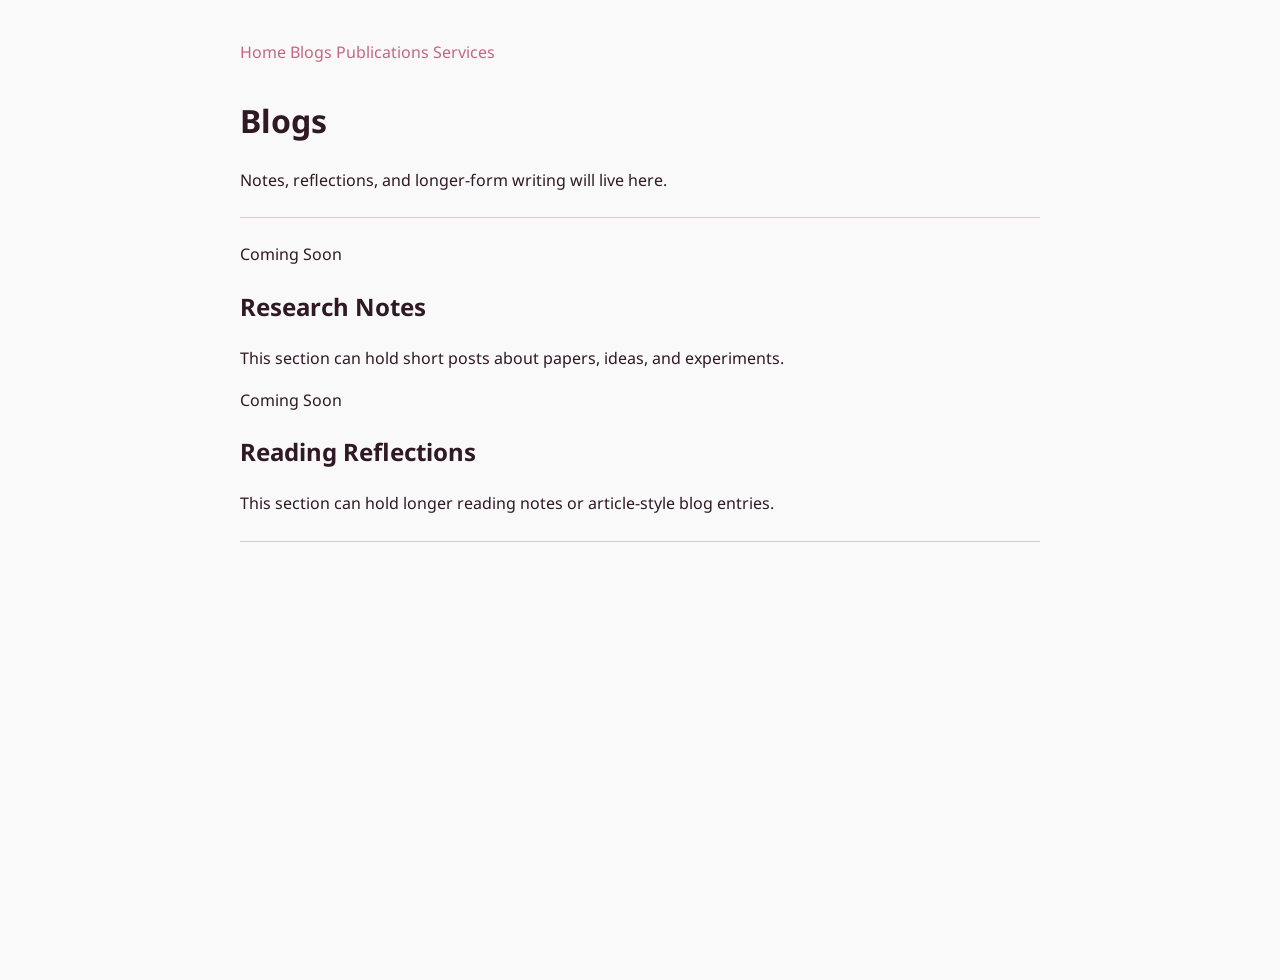
==== blogs.html @ d0cae47f "new format" ====
<!DOCTYPE HTML>
<html lang="en">

<head>
  <title>Meng Ding - Blogs</title>

  <meta charset="utf-8">
  <meta name="viewport" content="width=device-width, initial-scale=1.0">
  <meta http-equiv="Content-Type" content="text/html; charset=us-ascii">
  <meta name="color-scheme" content="dark light">
  <meta name="theme-color" content="#FFFFFF" media="(prefers-color-scheme: light)">
  <meta name="theme-color" content="#121212" media="(prefers-color-scheme: dark)">

  <link rel="preconnect" href="https://fonts.googleapis.com">
  <link rel="preconnect" href="https://fonts.gstatic.com" crossorigin>
  <link href="https://fonts.googleapis.com/css2?family=Noto+Sans:ital,wght@0,100..900;1,100..900&display=swap"
    rel="stylesheet">

  <link rel="stylesheet" type="text/css" href="myweb.css">

  <link rel="icon" type="image/png" href="images/caticon.png">
</head>

<body>
  <header class="site-nav">
    <nav class="nav-links" aria-label="Primary">
      <a class="nav-link" href="index.html">Home</a>
      <a class="nav-link active" href="blogs.html">Blogs</a>
      <a class="nav-link" href="publications.html">Publications</a>
      <a class="nav-link" href="services.html">Services</a>
    </nav>
  </header>

  <div class="section page-intro">
    <h1>Blogs</h1>
    <p>Notes, reflections, and longer-form writing will live here.</p>
  </div>

  <div class="section">
    <div class="content card-list">
      <article class="content-card">
        <p class="card-meta">Coming Soon</p>
        <h2 class="card-title">Research Notes</h2>
        <p>This section can hold short posts about papers, ideas, and experiments.</p>
      </article>

      <article class="content-card">
        <p class="card-meta">Coming Soon</p>
        <h2 class="card-title">Reading Reflections</h2>
        <p>This section can hold longer reading notes or article-style blog entries.</p>
      </article>
    </div>
  </div>
</body>

</html>
---- myweb.css ----
/* --- 基础配置 --- */
body {
  min-height: 100vh;
  max-width: 800px;
  margin: auto;
  padding: 40px 20px;
  line-height: 1.6;
  font-size: 16px;
  font-family: "Noto Sans", sans-serif;
  
 
  background-color: #f9f9f9; 
  color: #2e1924; 
}


a {
  color: #c46882; 
  text-decoration: none !important; 
  /* border-bottom: none !important;  */
  transition: all 0.3s ease;
}

a:hover {
  color: #c46882;
  text-decoration: none !important;
  /* border-bottom: none !important; */
  background-color: #c46882; 
}


/* --- Section 布局 --- */
.section {
  padding: 8px 0;
  border-bottom: 1px solid #e9c2cd; 
}

/* --- Bio 区域 --- */
.bio-container {
  display: flex;
  flex-direction: column;
  width: 100%;
}

.name-header {
  display: flex;
  flex-direction: row;
  align-items: center;
  justify-content: flex-start;
  gap: 15px;
  margin-bottom: 20px;
}

/* 名字颜色也同步调整 */
.name-header h1 {
  margin: 0;
  font-size: 32px;
  font-weight: 800;
  color: rgb(51, 28, 40); 
}

/* 地球仪对齐 */
.globe-widget {
  height: 1.2em;
  width: 1.2em;
  display: flex;
  align-items: center;
}

/* 图文并排 */
.bio-content {
  display: flex;
  flex-direction: row;
  align-items: flex-start;
  gap: 40px;
  width: 100%;
}

.biotext {
  flex: 1;
}

/* 图片：放大并保持原始比例 */
.bioimage img {
  width: 220px; /* 已经按你要求放大 */
  height: auto;
  border-radius: 10px; /* 稍微大一点的圆角，更现代 */
  box-shadow: 0 4px 10px rgba(0,0,0,0.05); /* 加个淡淡的阴影 */
}

/* --- Publications 样式 --- */
span.paper {
  font-weight: bold;
  color: rgb(51, 28, 40);
  text-decoration: none !important;
  border-bottom: none !important;
}

span.me {
  font-weight: 800;
  color: rgb(37, 20, 29);
  text-decoration: none !important; 
  border-bottom: none !important; 
}

/* --- 移动端适配 --- */
@media screen and (max-width: 600px) {
  .bio-content {
    flex-direction: column-reverse;
    align-items: center;
  }
  .bioimage img {
    width: 200px;
    margin-bottom: 20px;
  }
}
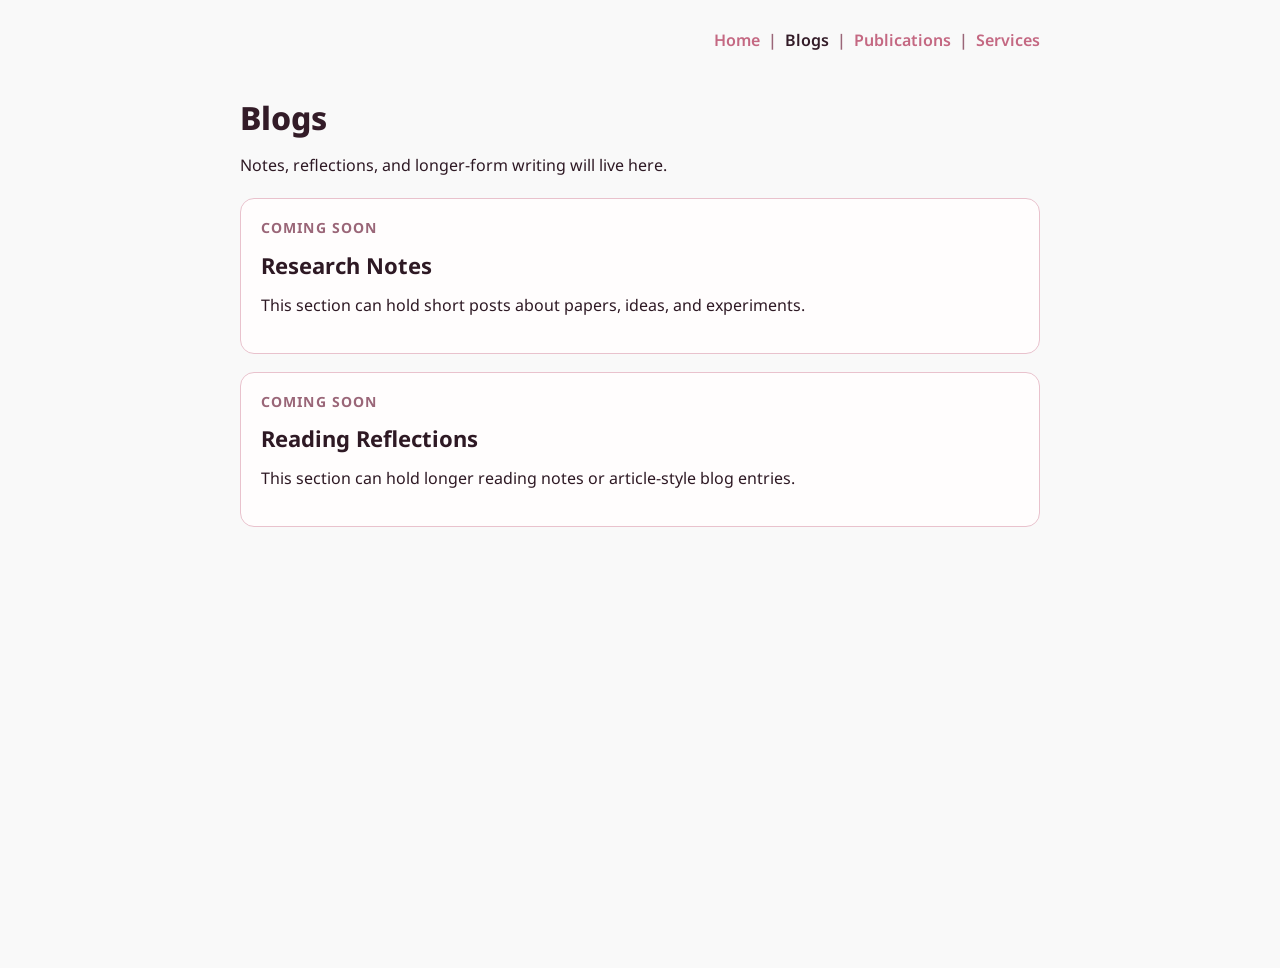
==== commit 90521023: "new format" ====
--- a/blogs.html
+++ b/blogs.html
@@ -25,8 +25,11 @@
   <header class="site-nav">
     <nav class="nav-links" aria-label="Primary">
       <a class="nav-link" href="index.html">Home</a>
+      <span class="nav-separator" aria-hidden="true">|</span>
       <a class="nav-link active" href="blogs.html">Blogs</a>
+      <span class="nav-separator" aria-hidden="true">|</span>
       <a class="nav-link" href="publications.html">Publications</a>
+      <span class="nav-separator" aria-hidden="true">|</span>
       <a class="nav-link" href="services.html">Services</a>
     </nav>
   </header>
--- a/myweb.css
+++ b/myweb.css
@@ -1,65 +1,122 @@
-/* --- 基础配置 --- */
 body {
   min-height: 100vh;
   max-width: 800px;
   margin: auto;
-  padding: 40px 20px;
+  padding: 28px 20px 40px;
   line-height: 1.6;
   font-size: 16px;
   font-family: "Noto Sans", sans-serif;
-  
- 
-  background-color: #f9f9f9; 
-  color: #2e1924; 
-}
-
+  background-color: #f9f9f9;
+  color: #2e1924;
+}
 
 a {
-  color: #c46882; 
-  text-decoration: none !important; 
-  /* border-bottom: none !important;  */
+  color: #c46882;
+  text-decoration: none !important;
   transition: all 0.3s ease;
 }
 
 a:hover {
-  color: #c46882;
-  text-decoration: none !important;
-  /* border-bottom: none !important; */
-  background-color: #c46882; 
-}
-
-
-/* --- Section 布局 --- */
+  color: #f9f9f9;
+  text-decoration: none !important;
+  background-color: #c46882;
+}
+
+p {
+  margin-top: 0;
+}
+
+ul {
+  padding-left: 20px;
+}
+
+li {
+  margin-bottom: 10px;
+}
+
+.site-nav {
+  display: flex;
+  justify-content: flex-end;
+  margin-bottom: 28px;
+}
+
+.nav-links {
+  display: flex;
+  flex-wrap: wrap;
+  gap: 0;
+  align-items: center;
+  justify-content: flex-end;
+  padding: 0;
+  font-weight: 600;
+}
+
+.nav-link {
+  display: inline;
+  padding: 0;
+}
+
+.nav-link.active {
+  color: rgb(51, 28, 40);
+}
+
+.nav-separator {
+  margin: 0 8px;
+  color: #9a6678;
+}
+
 .section {
-  padding: 8px 0;
-  border-bottom: 1px solid #e9c2cd; 
-}
-
-/* --- Bio 区域 --- */
-.bio-container {
-  display: flex;
-  flex-direction: column;
-  width: 100%;
-}
-
-.name-header {
-  display: flex;
-  flex-direction: row;
-  align-items: center;
-  justify-content: flex-start;
-  gap: 15px;
-  margin-bottom: 20px;
-}
-
-/* 名字颜色也同步调整 */
+  padding: 10px 0;
+  border-bottom: none;
+}
+
+.section-hero {
+  padding-top: 8px;
+}
+
+.pinned-note {
+  margin: 8px 0 18px;
+  padding: 0;
+}
+
+.pin-text {
+  margin-bottom: 0;
+  color: #8f1d1d;
+  font-weight: 600;
+}
+
+.news-list {
+  margin: 0 0 14px;
+  padding-left: 0;
+  list-style: none;
+}
+
+.page-intro h1,
 .name-header h1 {
   margin: 0;
   font-size: 32px;
   font-weight: 800;
-  color: rgb(51, 28, 40); 
-}
-
-/* 地球仪对齐 */
+  color: rgb(51, 28, 40);
+}
+
+.page-intro p {
+  margin: 10px 0 0;
+}
+
+.bio-container {
+  display: flex;
+  flex-direction: column;
+  width: 100%;
+}
+
+.name-header {
+  display: flex;
+  flex-direction: row;
+  align-items: center;
+  justify-content: flex-start;
+  gap: 15px;
+  margin-bottom: 20px;
+}
+
 .globe-widget {
   height: 1.2em;
   width: 1.2em;
@@ -67,7 +124,19 @@
   align-items: center;
 }
 
-/* 图文并排 */
+.mini-globe-widget {
+  height: 20px;
+  width: 20px;
+  flex-shrink: 0;
+}
+
+.section-header-with-widget {
+  display: flex;
+  align-items: center;
+  justify-content: space-between;
+  gap: 16px;
+}
+
 .bio-content {
   display: flex;
   flex-direction: row;
@@ -80,37 +149,130 @@
   flex: 1;
 }
 
-/* 图片：放大并保持原始比例 */
 .bioimage img {
-  width: 220px; /* 已经按你要求放大 */
+  width: 220px;
   height: auto;
-  border-radius: 10px; /* 稍微大一点的圆角，更现代 */
-  box-shadow: 0 4px 10px rgba(0,0,0,0.05); /* 加个淡淡的阴影 */
-}
-
-/* --- Publications 样式 --- */
+  border-radius: 10px;
+  box-shadow: 0 4px 10px rgba(0, 0, 0, 0.05);
+}
+
+.bioimage {
+  display: flex;
+  flex-direction: column;
+  align-items: center;
+  gap: 12px;
+}
+
+.profile-nav {
+  display: flex;
+  flex-wrap: wrap;
+  align-items: center;
+  justify-content: center;
+  gap: 0;
+  font-weight: 600;
+}
+
+.profile-nav-link {
+  color: #c46882;
+}
+
+.profile-nav-link.active {
+  color: rgb(51, 28, 40);
+}
+
+.profile-nav-separator {
+  margin: 0 8px;
+  color: #9a6678;
+}
+
+details {
+  padding: 0;
+}
+
+summary {
+  cursor: pointer;
+  font-weight: 700;
+  color: rgb(51, 28, 40);
+}
+
+summary span {
+  display: inline-block;
+}
+
+.home-page .section {
+  border-bottom: none;
+}
+
 span.paper {
   font-weight: bold;
   color: rgb(51, 28, 40);
   text-decoration: none !important;
   border-bottom: none !important;
+}
+
+.pin-highlight {
+  color: #cc2f2f; 
+  font-weight: 800; 
 }
 
 span.me {
   font-weight: 800;
   color: rgb(37, 20, 29);
-  text-decoration: none !important; 
-  border-bottom: none !important; 
-}
-
-/* --- 移动端适配 --- */
+  text-decoration: none !important;
+  border-bottom: none !important;
+}
+
+.card-list {
+  display: grid;
+  gap: 18px;
+}
+
+.content-card {
+  padding: 18px 20px;
+  border: 1px solid #e9c2cd;
+  border-radius: 14px;
+  background-color: #fffdfd;
+}
+
+.card-meta {
+  margin-bottom: 8px;
+  color: #9a6678;
+  font-size: 14px;
+  font-weight: 700;
+  text-transform: uppercase;
+  letter-spacing: 0.08em;
+}
+
+.card-title {
+  margin: 0 0 10px;
+  font-size: 22px;
+}
+
 @media screen and (max-width: 600px) {
+  body {
+    padding: 20px 16px 32px;
+  }
+
+  .site-nav {
+    justify-content: center;
+  }
+
+  .nav-links {
+    justify-content: center;
+  }
+
   .bio-content {
     flex-direction: column-reverse;
     align-items: center;
-  }
+    gap: 20px;
+  }
+
   .bioimage img {
     width: 200px;
-    margin-bottom: 20px;
-  }
-}+    margin-bottom: 8px;
+  }
+
+  .section-header-with-widget {
+    align-items: flex-start;
+  }
+}
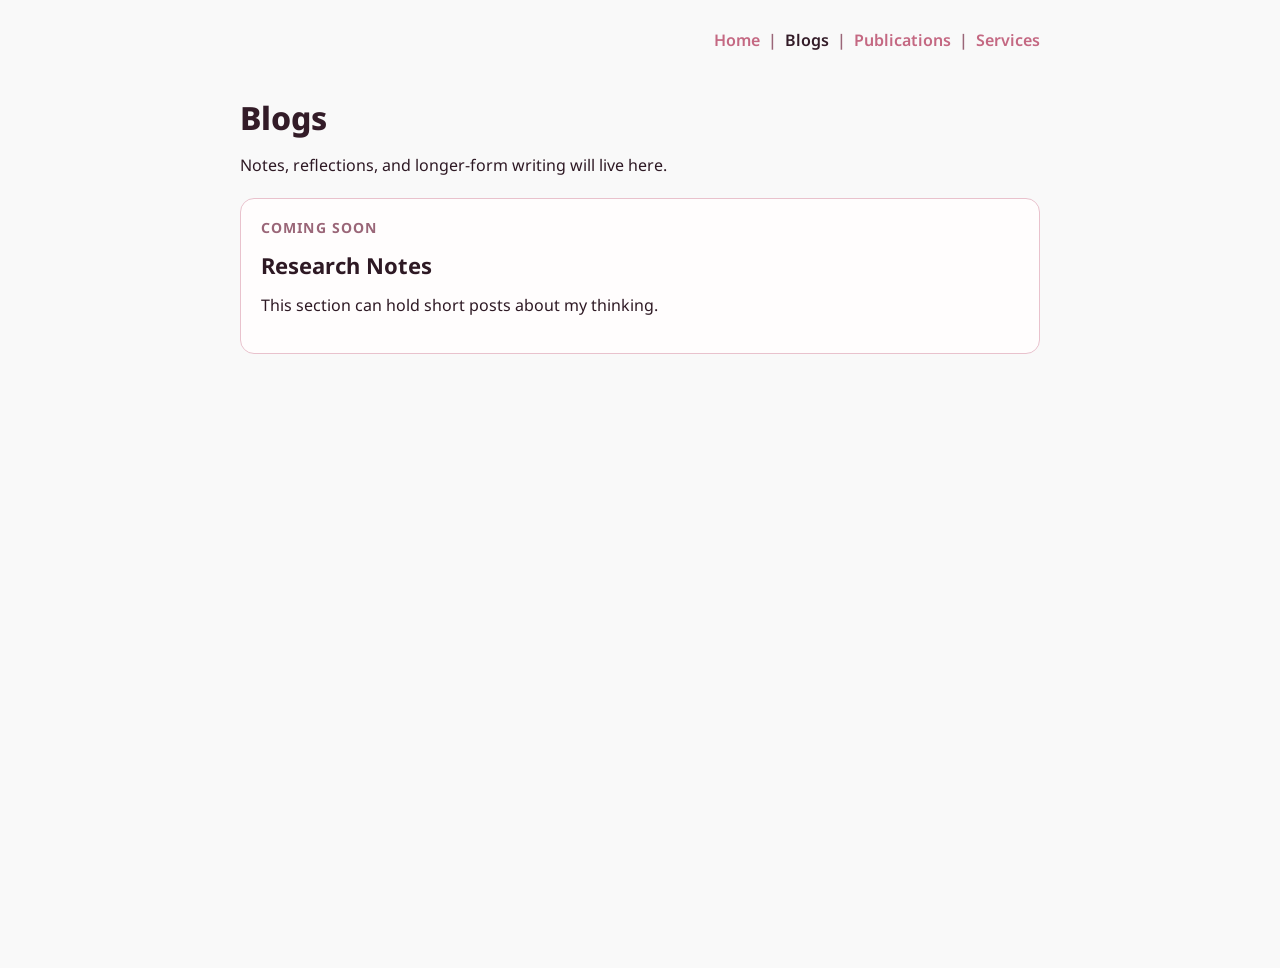
==== commit ec5ef5de: "1" ====
--- a/blogs.html
+++ b/blogs.html
@@ -44,13 +44,7 @@
       <article class="content-card">
         <p class="card-meta">Coming Soon</p>
         <h2 class="card-title">Research Notes</h2>
-        <p>This section can hold short posts about papers, ideas, and experiments.</p>
-      </article>
-
-      <article class="content-card">
-        <p class="card-meta">Coming Soon</p>
-        <h2 class="card-title">Reading Reflections</h2>
-        <p>This section can hold longer reading notes or article-style blog entries.</p>
+        <p>This section can hold short posts about my thinking.</p>
       </article>
     </div>
   </div>
--- a/myweb.css
+++ b/myweb.css
@@ -80,8 +80,8 @@
 
 .pin-text {
   margin-bottom: 0;
-  color: #8f1d1d;
-  font-weight: 600;
+  color: #2e1924;
+  font-weight: 400;
 }
 
 .news-list {
@@ -150,7 +150,7 @@
 }
 
 .bioimage img {
-  width: 220px;
+  width: 210px;
   height: auto;
   border-radius: 10px;
   box-shadow: 0 4px 10px rgba(0, 0, 0, 0.05);
@@ -268,7 +268,7 @@
   }
 
   .bioimage img {
-    width: 200px;
+    width: 176px;
     margin-bottom: 8px;
   }
 
